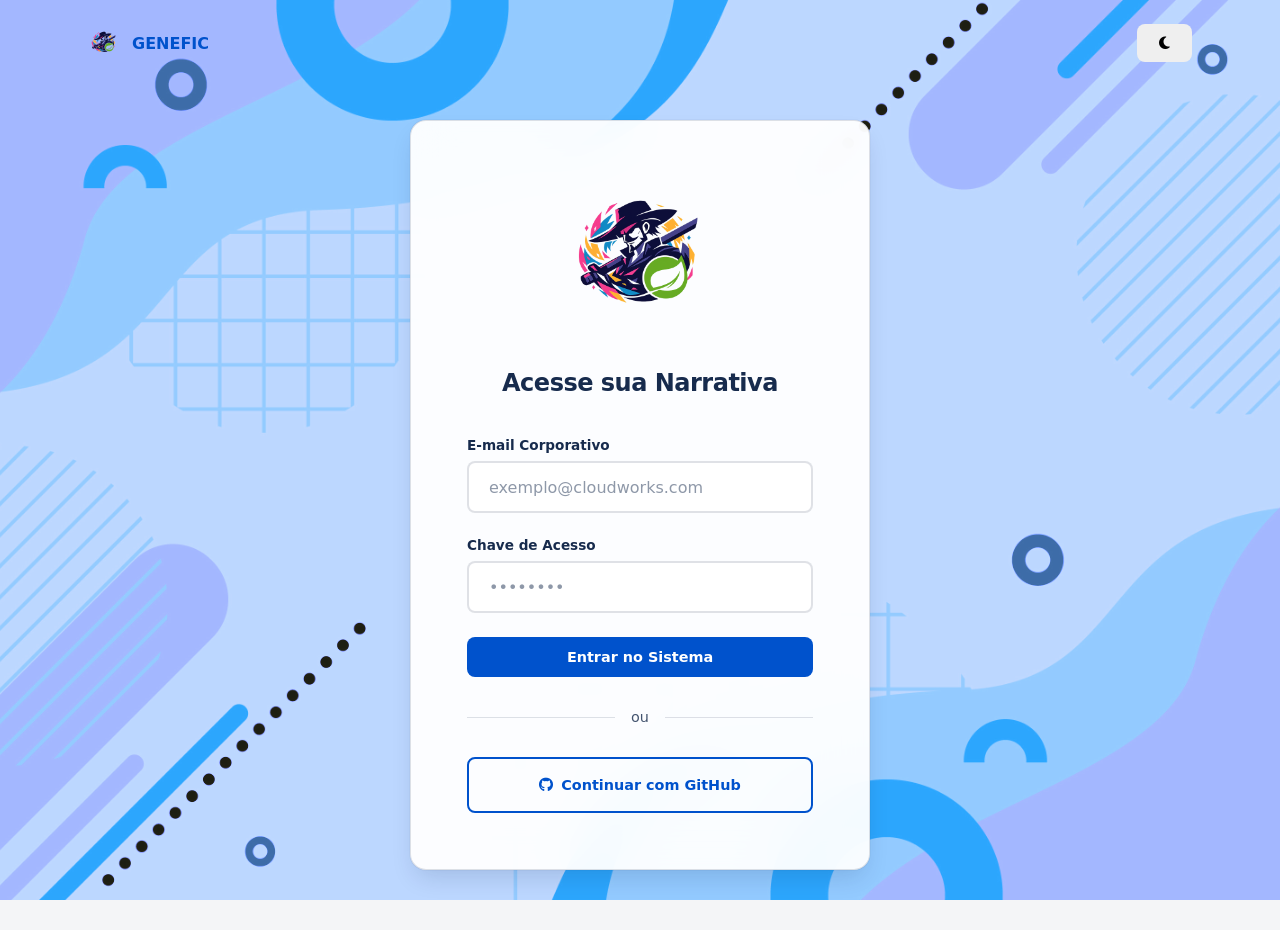
==== frontend/public/dashboard.html @ d63f9aed "refactor: consolidate MVP architecture and reorganize project structure - Reorganized project into b" ====
<!DOCTYPE html>
<html lang="pt-BR" data-theme="light">
<head>
    <meta charset="UTF-8">
    <meta name="viewport" content="width=device-width, initial-scale=1.0">
    <title>Dashboard | GENEFIC Cloudworks</title>
    <link rel="icon" type="image/x-icon" href="assets/logo.ico">
    <link rel="stylesheet" href="https://cdnjs.cloudflare.com/ajax/libs/font-awesome/6.5.1/css/all.min.css">
    <link rel="stylesheet" href="css/variables.css">
    <link rel="stylesheet" href="css/reset.css">
    <link rel="stylesheet" href="css/base.css">
    <link rel="stylesheet" href="css/components/buttons.css">
    <link rel="stylesheet" href="css/components/forms.css">
    <link rel="stylesheet" href="css/components/toast.css">
    <style>
        .app-layout { display: flex; flex-direction: column; min-height: 100vh; }
        @media (min-width: 1024px) {
            .app-layout { flex-direction: row; }
            .sidebar { width: 80px; height: 100vh; position: sticky; top: 0; align-items: center; }
            .sidebar:hover { width: 260px; }
            .sidebar .nav-text { display: none; }
            .sidebar:hover .nav-text { display: inline; }
            .sidebar .logo-text { display: none; }
            .sidebar:hover .logo-text { display: inline; }
        }
        .sidebar { background: var(--color-surface); padding: 24px 16px; border-right: 1px solid var(--color-border); display: flex; flex-direction: column; transition: width 0.3s var(--transition); z-index: 1001; }
        .main-content { flex: 1; padding: 32px 0; }
        .nav-link { 
            display: flex; align-items: center; gap: 16px; padding: 12px; 
            border-radius: 10px; text-decoration: none; color: var(--color-text-secondary);
            transition: var(--transition); justify-content: center;
        }
        .sidebar:hover .nav-link { justify-content: flex-start; }
        .nav-link:hover, .nav-link--active { background: var(--color-primary); color: white; }
        
        .result-grid { display: grid; grid-template-columns: 1fr; gap: 24px; margin-top: 32px; }
        @media (min-width: 768px) { .result-grid { grid-template-columns: 300px 1fr; } }
    </style>
</head>
<body>
    <div class="app-layout">
        <aside class="sidebar glass-panel" style="border-radius: 0;">
            <div style="display: flex; align-items: center; gap: 12px; margin-bottom: 40px; justify-content: center;">
                <img src="assets/logo.png" alt="Logo" style="height: 32px;">
                <span class="logo-text" style="font-weight: 800; color: var(--color-primary);">GENEFIC</span>
            </div>
            <nav style="flex: 1; width: 100%;">
                <a href="#" class="nav-link nav-link--active" title="Dashboard"><i class="fa-solid fa-house"></i> <span class="nav-text">Dashboard</span></a>
                <a href="#" class="nav-link" title="Projetos"><i class="fa-solid fa-folder"></i> <span class="nav-text">Projetos</span></a>
                <button class="nav-link" data-theme-toggle style="background:none; border:none; width:100%; cursor:pointer;" title="Alternar Tema">
                    <i class="fa-solid fa-circle-half-stroke"></i> <span class="nav-text">Tema</span>
                </button>
            </nav>
            <button class="btn btn--outline btn--icon" id="logout-btn" title="Sair"><i class="fa-solid fa-power-off"></i></button>
        </aside>

        <main class="main-content">
            <div class="section-container">
                <header style="display: flex; justify-content: space-between; align-items: center; margin-bottom: 32px;">
                    <h1 style="font-size: 1.8rem; margin: 0;">Olá, <span id="user-display">Dev</span></h1>
                    <div class="glass-panel" style="padding: 8px 16px; font-size: 0.8rem; font-weight: bold; color: var(--color-primary);">PRO</div>
                </header>

                <section class="glass-panel" style="padding: 24px; text-align: center;">
                    <div style="display: flex; gap: 12px; max-width: 700px; margin: 0 auto;">
                        <input type="url" id="repo-url" class="form-input" placeholder="URL do Repositório GitHub (ex: https://github.com/usuario/projeto)" style="height: 48px; flex: 1;">
                        <button id="analyze-btn" class="btn btn--primary" style="height: 48px; width: 48px; padding: 0;" title="Analisar"><i class="fa-solid fa-bolt"></i></button>
                    </div>
                    <div id="loading-indicator" style="display: none; margin-top: 20px; color: var(--color-primary); font-weight: bold;">
                        <i class="fa-solid fa-spinner fa-spin"></i> Processando sua narrativa... Isso pode levar alguns segundos.
                    </div>
                </section>

                <div id="results-area" style="display: none; margin-top: 32px;">
                    <div style="margin-bottom: 24px;">
                        <h2 style="font-size: 1.4rem; font-weight: 800;"><i class="fa-solid fa-book-bookmark"></i> Projeto: <span id="res-repo-name" style="color: var(--color-primary);">---</span></h2>
                    </div>
                    <div class="result-grid">
                        <aside class="glass-panel" style="padding: 24px; text-align: center; align-self: start;">
                            <div id="score-gauge" style="--score: 0; position: relative; width: 120px; height: 120px; margin: 0 auto 16px;">
                                <svg viewBox="0 0 36 36" style="width: 100%; height: 100%; transform: rotate(-90deg);">
                                    <path d="M18 2.0845 a 15.9155 15.9155 0 0 1 0 31.831 a 15.9155 15.9155 0 0 1 0 -31.831" fill="none" stroke="var(--color-border)" stroke-width="3" />
                                    <path d="M18 2.0845 a 15.9155 15.9155 0 0 1 0 31.831 a 15.9155 15.9155 0 0 1 0 -31.831" fill="none" stroke="var(--color-primary)" stroke-width="3" stroke-dasharray="0, 100" id="gauge-path" style="transition: stroke-dasharray 1s ease-out;" />
                                </svg>
                                <div style="position: absolute; top: 50%; left: 50%; transform: translate(-50%, -50%); font-size: 1.8rem; font-weight: 900; color: var(--color-primary);" id="tech-score-val">0</div>
                            </div>
                            <div style="font-size: 0.7rem; text-transform: uppercase; font-weight: 700; opacity: 0.6; margin-bottom: 16px;">Tech Score</div>
                            <div id="stack-tags" style="display: flex; flex-wrap: wrap; gap: 6px; justify-content: center;"></div>
                        </aside>

                        <div id="ats-result" style="display: flex; flex-direction: column; gap: 20px;">
                            <!-- Conteúdo injetado via JS -->
                        </div>
                    </div>
                </div>
            </div>
        </main>
    </div>
    <script type="module" src="js/main.js"></script>
    <script type="module">
        import { AuthManager } from './js/auth.js';
        AuthManager.requireAuth();
        document.getElementById('logout-btn').addEventListener('click', () => AuthManager.logout());
    </script>
</body>
</html>
---- frontend/public/css/variables.css ----
:root[data-theme="light"] {
  --color-primary: #0052CC;
  --color-primary-hover: #0747A6;
  --color-primary-light: rgba(0, 82, 204, 0.1);
  --color-secondary: #FF8C42;
  --color-background: #F4F5F7;
  --color-surface: rgba(255, 255, 255, 0.95);
  --color-surface-elevated: #FFFFFF;
  --color-text-primary: #172B4D;
  --color-text-secondary: #44546F;
  --color-border: rgba(9, 30, 66, 0.13);
  --bg-filter: invert(0.9) hue-rotate(180deg) brightness(1.1);
  --shadow-main: 0 12px 24px -6px rgba(9, 30, 66, 0.15), 0 0 1px 0 rgba(9, 30, 66, 0.31);
  --gauge-bg: #EBECF0;
}

:root[data-theme="dark"] {
  --color-primary: #4C9AFF;
  --color-primary-hover: #2684FF;
  --color-primary-light: rgba(76, 154, 255, 0.2);
  --color-secondary: #FFA05A;
  --color-background: #091E42;
  --color-surface: rgba(22, 38, 70, 0.85);
  --color-surface-elevated: #162546;
  --color-text-primary: #FFFFFF;
  --color-text-secondary: #B3D4FF;
  --color-border: rgba(255, 255, 255, 0.15);
  --bg-filter: brightness(0.4) contrast(1.2);
  --shadow-main: 0 12px 24px -6px rgba(0, 0, 0, 0.6);
  --gauge-bg: #071432;
}

:root {
  --bg-image: url('../assets/background.jpg');
  --font-main: 'Inter', system-ui, -apple-system, sans-serif;
  --radius-btn: 8px;
  --radius-panel: 16px;
  --transition: all 0.25s cubic-bezier(0.4, 0, 0.2, 1);
  --container-max: 1200px;
}
---- frontend/public/css/base.css ----
/* --- Global & Theme Base --- */
body {
  margin: 0;
  font-family: var(--font-main);
  color: var(--color-text-primary);
  min-height: 100vh;
  position: relative;
  overflow-x: hidden;
  display: flex;
  flex-direction: column;
}

body::before {
  content: "";
  position: fixed;
  top: 0; left: 0; width: 100%; height: 100%;
  background-image: var(--bg-image);
  background-size: cover;
  background-position: center;
  z-index: -1;
  filter: var(--bg-filter);
  transition: filter var(--transition);
}

.section-container {
  max-width: var(--container-max);
  margin: 0 auto;
  padding: 0 48px;
  box-sizing: border-box;
  width: 100%;
}

@media (max-width: 768px) {
  .section-container { padding: 0 24px; }
}

.glass-panel {
  background: var(--color-surface);
  backdrop-filter: blur(20px);
  -webkit-backdrop-filter: blur(20px);
  border: 1px solid var(--color-border);
  box-shadow: var(--shadow-main);
  border-radius: var(--radius-panel);
}

/* --- Team Highlight Section --- */
.team-section {
  padding: 100px 0;
  text-align: center;
}

/* Grid Equilibrado: 6 > 3+3 > 2+2+2 > 1 */
.team-grid {
  display: grid;
  gap: 32px;
  margin-top: 60px;
  grid-template-columns: 1fr;
}

@media (min-width: 480px) {
  .team-grid { grid-template-columns: repeat(2, 1fr); }
}

@media (min-width: 850px) {
  .team-grid { grid-template-columns: repeat(3, 1fr); }
}

@media (min-width: 1150px) {
  .team-grid { grid-template-columns: repeat(6, 1fr); gap: 20px; }
}

.team-card {
  padding: 32px 20px;
  transition: var(--transition);
  border: 1px solid transparent;
  display: flex;
  flex-direction: column;
  align-items: center;
}

.team-card:hover {
  transform: translateY(-10px);
  border-color: var(--color-primary);
  background: var(--color-background);
}

/* Moldura Circular Perfeita */
.avatar-wrapper {
  width: 100px;
  height: 100px;
  margin-bottom: 20px;
  border-radius: 50%;
  padding: 4px;
  background: linear-gradient(135deg, var(--color-primary), var(--color-secondary));
  box-shadow: var(--shadow-main);
  overflow: hidden;
  display: flex;
  align-items: center;
  justify-content: center;
}

.avatar-img {
  width: 100%;
  height: 100%;
  border-radius: 50%;
  object-fit: cover;
  border: 3px solid var(--color-background);
}

.team-name {
  font-weight: 800;
  font-size: 1rem;
  margin-bottom: 6px;
  color: var(--color-text-primary);
}

.team-role {
  font-size: 0.75rem;
  font-weight: 700;
  color: var(--color-primary);
  text-transform: uppercase;
  letter-spacing: 1px;
  margin-bottom: 16px;
}

.team-socials {
  display: flex;
  gap: 12px;
}

.team-socials a {
  color: var(--color-text-secondary);
  font-size: 1.1rem;
  transition: var(--transition);
}

.team-socials a:hover {
  color: var(--color-primary);
  transform: scale(1.2);
}

/* --- Typing Animation Loop --- */
.hero__badge-container {
  display: flex;
  justify-content: center;
  margin-bottom: 32px;
}

.hero__badge {
  display: inline-block;
  color: var(--color-primary);
  font-size: 0.85rem;
  font-weight: 800;
  text-transform: uppercase;
  letter-spacing: 3px;
  min-height: 1.5em;
}

/* Customização do cursor do Typed.js */
.typed-cursor {
  color: var(--color-primary);
  font-size: 1.2rem;
  margin-left: 4px;
}

/* Icons Global Fix */
.fa-solid, .fa-brands { color: inherit; }
---- frontend/public/css/components/buttons.css ----
.btn {
  display: inline-flex;
  align-items: center;
  justify-content: center;
  padding: 10px 20px;
  font-weight: 600;
  border-radius: var(--radius-btn);
  cursor: pointer;
  transition: var(--transition);
  border: 2px solid transparent;
  text-decoration: none;
  font-size: 0.9rem;
  gap: 8px;
  white-space: nowrap;
}

.btn--icon {
  width: 42px;
  height: 42px;
  padding: 0;
  border-radius: 50%;
  flex-shrink: 0;
}

.btn--sm {
  padding: 6px 12px;
  font-size: 0.8rem;
  height: 32px;
}

.btn--primary {
  background: var(--color-primary);
  color: white;
  box-shadow: var(--shadow-button);
}

.btn--primary:hover {
  background: var(--color-primary-hover);
  transform: translateY(-2px);
  box-shadow: 0 6px 20px rgba(0, 82, 204, 0.3);
}

.btn--outline {
  background: transparent;
  border-color: var(--color-primary);
  color: var(--color-primary);
}

.btn--outline:hover {
  background: var(--color-primary);
  color: white;
}

.btn--block { width: 100%; }

.btn:active { transform: translateY(0); }
---- frontend/public/css/components/forms.css ----
.form-group {
  margin-bottom: 24px;
}

.form-label {
  display: block;
  font-size: 0.85rem;
  font-weight: 700;
  color: var(--color-text-primary);
  margin-bottom: 8px;
}

.form-input {
  width: 100%;
  padding: 0 20px;
  height: 52px;
  border: 2px solid var(--color-border);
  border-radius: var(--radius-btn);
  font-size: 1rem;
  background: var(--color-surface-elevated);
  color: var(--color-text-primary);
  transition: var(--transition);
  box-sizing: border-box;
  outline: none;
}

.form-input::placeholder {
  color: var(--color-text-secondary);
  opacity: 0.6;
}

.form-input:focus {
  border-color: var(--color-primary);
  box-shadow: 0 0 0 4px var(--color-primary-light);
  background: var(--color-surface-elevated);
}
---- frontend/public/css/components/toast.css ----
.toast-container {
  position: fixed;
  bottom: var(--spacing-6);
  left: 50%;
  transform: translateX(-50%);
  display: flex;
  flex-direction: column;
  gap: var(--spacing-3);
  z-index: 1000;
  width: 100%;
  padding: 0 var(--spacing-4);
  pointer-events: none;
}

.toast {
  background: var(--color-surface);
  color: var(--color-text-primary);
  padding: var(--spacing-4) var(--spacing-6);
  border-radius: var(--radius-lg);
  box-shadow: var(--shadow-xl);
  display: flex;
  align-items: center;
  gap: var(--spacing-3);
  min-width: 280px;
  max-width: 100%;
  animation: slideUp var(--transition-base);
  border-left: 4px solid var(--color-info);
  pointer-events: auto;
}

.toast--success { border-left-color: var(--color-success); }
.toast--error { border-left-color: var(--color-error); }
.toast--warning { border-left-color: var(--color-warning); }

@keyframes slideUp {
  from {
    transform: translateY(20px);
    opacity: 0;
  }
  to {
    transform: translateY(0);
    opacity: 1;
  }
}

@media (min-width: 768px) {
  .toast-container {
    max-width: 480px;
  }
}
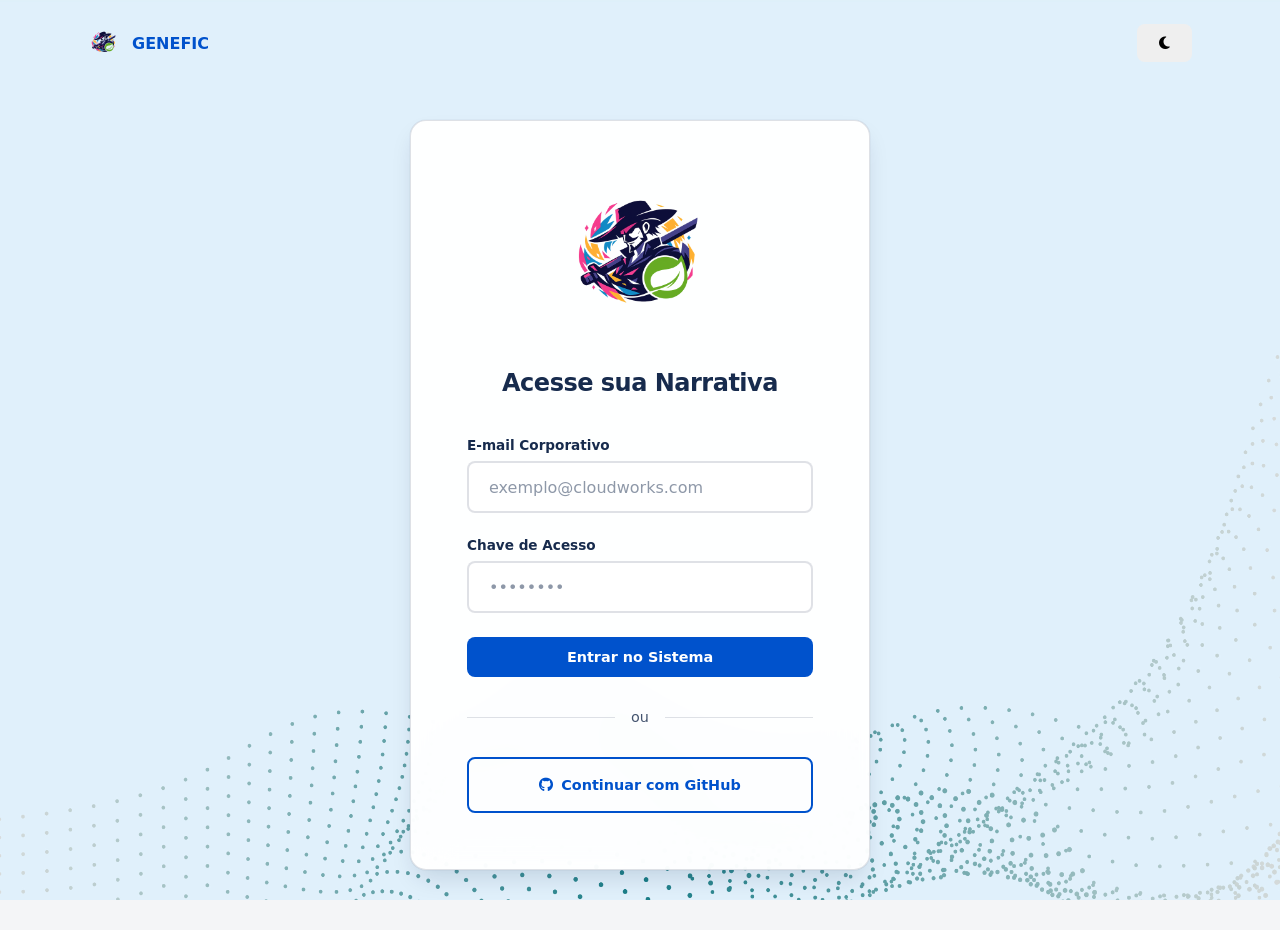
==== commit d6c8d96d: "feat: comprehensive UI/UX overhaul and dashboard bug fixes - Implemented mobile-first redesign for t" ====
--- a/frontend/public/dashboard.html
+++ b/frontend/public/dashboard.html
@@ -12,95 +12,136 @@
     <link rel="stylesheet" href="css/components/buttons.css">
     <link rel="stylesheet" href="css/components/forms.css">
     <link rel="stylesheet" href="css/components/toast.css">
-    <style>
-        .app-layout { display: flex; flex-direction: column; min-height: 100vh; }
-        @media (min-width: 1024px) {
-            .app-layout { flex-direction: row; }
-            .sidebar { width: 80px; height: 100vh; position: sticky; top: 0; align-items: center; }
-            .sidebar:hover { width: 260px; }
-            .sidebar .nav-text { display: none; }
-            .sidebar:hover .nav-text { display: inline; }
-            .sidebar .logo-text { display: none; }
-            .sidebar:hover .logo-text { display: inline; }
-        }
-        .sidebar { background: var(--color-surface); padding: 24px 16px; border-right: 1px solid var(--color-border); display: flex; flex-direction: column; transition: width 0.3s var(--transition); z-index: 1001; }
-        .main-content { flex: 1; padding: 32px 0; }
-        .nav-link { 
-            display: flex; align-items: center; gap: 16px; padding: 12px; 
-            border-radius: 10px; text-decoration: none; color: var(--color-text-secondary);
-            transition: var(--transition); justify-content: center;
-        }
-        .sidebar:hover .nav-link { justify-content: flex-start; }
-        .nav-link:hover, .nav-link--active { background: var(--color-primary); color: white; }
-        
-        .result-grid { display: grid; grid-template-columns: 1fr; gap: 24px; margin-top: 32px; }
-        @media (min-width: 768px) { .result-grid { grid-template-columns: 300px 1fr; } }
-    </style>
+    <link rel="stylesheet" href="css/components/dashboard-ui.css">
 </head>
 <body>
     <div class="app-layout">
-        <aside class="sidebar glass-panel" style="border-radius: 0;">
-            <div style="display: flex; align-items: center; gap: 12px; margin-bottom: 40px; justify-content: center;">
+        <!-- Desktop Sidebar -->
+        <aside class="desktop-sidebar glass-panel">
+            <div style="display: flex; align-items: center; gap: 12px; margin-bottom: 40px;">
                 <img src="assets/logo.png" alt="Logo" style="height: 32px;">
-                <span class="logo-text" style="font-weight: 800; color: var(--color-primary);">GENEFIC</span>
+                <span style="font-weight: 800; font-size: 1.2rem; color: var(--color-primary);">GENEFIC</span>
             </div>
-            <nav style="flex: 1; width: 100%;">
-                <a href="#" class="nav-link nav-link--active" title="Dashboard"><i class="fa-solid fa-house"></i> <span class="nav-text">Dashboard</span></a>
-                <a href="#" class="nav-link" title="Projetos"><i class="fa-solid fa-folder"></i> <span class="nav-text">Projetos</span></a>
-                <button class="nav-link" data-theme-toggle style="background:none; border:none; width:100%; cursor:pointer;" title="Alternar Tema">
-                    <i class="fa-solid fa-circle-half-stroke"></i> <span class="nav-text">Tema</span>
+            <nav style="flex: 1;">
+                <a href="#" class="nav-link nav-link--active"><i class="fa-solid fa-chart-pie"></i> Dashboard</a>
+                <a href="#" class="nav-link"><i class="fa-solid fa-folder-open"></i> Meus Projetos</a>
+                <a href="#" class="nav-link"><i class="fa-solid fa-star"></i> Favoritos</a>
+            </nav>
+            <div style="margin-top: auto; padding-top: 24px; border-top: 1px solid var(--color-border);">
+                <button class="nav-link" data-theme-toggle style="background:none; border:none; width:100%; cursor:pointer;">
+                    <i class="fa-solid fa-circle-half-stroke"></i> Tema
                 </button>
-            </nav>
-            <button class="btn btn--outline btn--icon" id="logout-btn" title="Sair"><i class="fa-solid fa-power-off"></i></button>
+                <button class="btn btn--outline btn--block" id="logout-btn" style="margin-top: 12px;">
+                    <i class="fa-solid fa-right-from-bracket"></i> Sair
+                </button>
+            </div>
         </aside>
 
-        <main class="main-content">
-            <div class="section-container">
-                <header style="display: flex; justify-content: space-between; align-items: center; margin-bottom: 32px;">
-                    <h1 style="font-size: 1.8rem; margin: 0;">Olá, <span id="user-display">Dev</span></h1>
-                    <div class="glass-panel" style="padding: 8px 16px; font-size: 0.8rem; font-weight: bold; color: var(--color-primary);">PRO</div>
+        <!-- Main Content -->
+        <main class="main-content" style="grid-area: main; padding: 24px;">
+            <div class="section-container" style="max-width: 1000px; padding: 0;">
+                <header style="margin-bottom: 32px; display: flex; justify-content: space-between; align-items: center;">
+                    <div>
+                        <h1 style="font-size: 1.5rem; font-weight: 800; margin: 0;">Olá, <span id="user-display">Dev</span></h1>
+                        <p style="color: var(--color-text-secondary); font-size: 0.9rem;">Pronto para sua próxima narrativa?</p>
+                    </div>
+                    <div class="glass-panel" style="padding: 8px 16px; border-radius: 100px; display: flex; align-items: center; gap: 8px;">
+                        <span style="width: 8px; height: 8px; background: #10b981; border-radius: 50%;"></span>
+                        <span style="font-size: 0.75rem; font-weight: 700; color: var(--color-primary);">CONECTADO</span>
+                    </div>
                 </header>
 
-                <section class="glass-panel" style="padding: 24px; text-align: center;">
-                    <div style="display: flex; gap: 12px; max-width: 700px; margin: 0 auto;">
-                        <input type="url" id="repo-url" class="form-input" placeholder="URL do Repositório GitHub (ex: https://github.com/usuario/projeto)" style="height: 48px; flex: 1;">
-                        <button id="analyze-btn" class="btn btn--primary" style="height: 48px; width: 48px; padding: 0;" title="Analisar"><i class="fa-solid fa-bolt"></i></button>
+                <!-- Search/Input Area -->
+                <section class="dashboard-card" style="margin-bottom: 32px; border-style: dashed; border-width: 2px;">
+                    <div class="search-container">
+                        <input type="url" id="repo-url" class="form-input" placeholder="Cole a URL do seu Repositório GitHub" style="height: 56px; border-radius: 12px;">
+                        <button id="analyze-btn" class="btn btn--primary" style="height: 56px; min-width: 160px; border-radius: 12px; font-weight: 700;">
+                            <i class="fa-solid fa-bolt"></i> ANALISAR
+                        </button>
                     </div>
-                    <div id="loading-indicator" style="display: none; margin-top: 20px; color: var(--color-primary); font-weight: bold;">
-                        <i class="fa-solid fa-spinner fa-spin"></i> Processando sua narrativa... Isso pode levar alguns segundos.
+                <!-- Loading State (Skeletons) -->
+                <div id="loading-indicator" style="display: none; margin-top: 32px;">
+                    <div class="dashboard-grid">
+                        <aside class="dashboard-card skeleton-container" style="text-align: center; height: 300px;">
+                            <div class="skeleton-circle" style="width: 140px; height: 140px; margin: 0 auto 24px;"></div>
+                            <div class="skeleton-line" style="width: 60%; margin: 0 auto 12px;"></div>
+                            <div class="skeleton-line" style="width: 40%; margin: 0 auto;"></div>
+                        </aside>
+                        <div style="display: flex; flex-direction: column; gap: 24px;">
+                            <div class="dashboard-card skeleton-container" style="height: 160px;">
+                                <div class="skeleton-line" style="width: 30%; margin-bottom: 20px;"></div>
+                                <div class="skeleton-line" style="width: 90%; margin-bottom: 12px;"></div>
+                                <div class="skeleton-line" style="width: 85%;"></div>
+                            </div>
+                            <div class="dashboard-card skeleton-container" style="height: 200px;">
+                                <div class="skeleton-line" style="width: 40%; margin-bottom: 20px;"></div>
+                                <div class="skeleton-line" style="width: 70%; margin-bottom: 12px;"></div>
+                                <div class="skeleton-line" style="width: 75%;"></div>
+                            </div>
+                        </div>
                     </div>
+                    <p id="loading-msg" style="text-align: center; margin-top: 24px; font-weight: 700; color: var(--color-primary); letter-spacing: 0.5px;">Iniciando análise inteligente...</p>
+                </div>
                 </section>
 
-                <div id="results-area" style="display: none; margin-top: 32px;">
-                    <div style="margin-bottom: 24px;">
-                        <h2 style="font-size: 1.4rem; font-weight: 800;"><i class="fa-solid fa-book-bookmark"></i> Projeto: <span id="res-repo-name" style="color: var(--color-primary);">---</span></h2>
-                    </div>
-                    <div class="result-grid">
-                        <aside class="glass-panel" style="padding: 24px; text-align: center; align-self: start;">
-                            <div id="score-gauge" style="--score: 0; position: relative; width: 120px; height: 120px; margin: 0 auto 16px;">
-                                <svg viewBox="0 0 36 36" style="width: 100%; height: 100%; transform: rotate(-90deg);">
-                                    <path d="M18 2.0845 a 15.9155 15.9155 0 0 1 0 31.831 a 15.9155 15.9155 0 0 1 0 -31.831" fill="none" stroke="var(--color-border)" stroke-width="3" />
-                                    <path d="M18 2.0845 a 15.9155 15.9155 0 0 1 0 31.831 a 15.9155 15.9155 0 0 1 0 -31.831" fill="none" stroke="var(--color-primary)" stroke-width="3" stroke-dasharray="0, 100" id="gauge-path" style="transition: stroke-dasharray 1s ease-out;" />
-                                </svg>
-                                <div style="position: absolute; top: 50%; left: 50%; transform: translate(-50%, -50%); font-size: 1.8rem; font-weight: 900; color: var(--color-primary);" id="tech-score-val">0</div>
+                <!-- Empty State (Hidden when results appear) -->
+                <div id="empty-state" style="text-align: center; padding: 60px 24px;">
+                    <i class="fa-solid fa-diagram-project" style="font-size: 4rem; color: var(--color-primary-light); margin-bottom: 24px;"></i>
+                    <h3 style="font-weight: 800; margin-bottom: 8px;">Nenhuma análise iniciada</h3>
+                    <p style="color: var(--color-text-secondary); max-width: 400px; margin: 0 auto;">Insira a URL de um repositório público para transformar seu código em uma narrativa profissional de alto impacto.</p>
+                </div>
+
+                <!-- Results Area -->
+                <div id="results-area" style="display: none;">
+                    <div class="dashboard-grid">
+                        <aside class="dashboard-card" style="text-align: center; height: fit-content;">
+                            <h4 style="font-size: 0.75rem; text-transform: uppercase; letter-spacing: 1px; color: var(--color-text-secondary); margin-bottom: 24px;">Tech Authority Score</h4>
+                            <div class="gauge-container">
+                                <div style="position: relative; width: 160px; height: 160px; margin: 0 auto;">
+                                    <svg viewBox="0 0 36 36" style="width: 100%; height: 100%; transform: rotate(-90deg);">
+                                        <path d="M18 2.0845 a 15.9155 15.9155 0 0 1 0 31.831 a 15.9155 15.9155 0 0 1 0 -31.831" fill="none" stroke="var(--color-border)" stroke-width="2.5" />
+                                        <path d="M18 2.0845 a 15.9155 15.9155 0 0 1 0 31.831 a 15.9155 15.9155 0 0 1 0 -31.831" fill="none" stroke="var(--color-primary)" stroke-width="2.5" stroke-dasharray="0, 100" id="gauge-path" style="transition: stroke-dasharray 1.5s cubic-bezier(0.4, 0, 0.2, 1); stroke-linecap: round;" />
+                                    </svg>
+                                    <div style="position: absolute; top: 50%; left: 50%; transform: translate(-50%, -50%); text-align: center;">
+                                        <span id="tech-score-val" style="font-size: 2.5rem; font-weight: 900; color: var(--color-primary); display: block; line-height: 1;">0</span>
+                                        <span style="font-size: 0.65rem; font-weight: 800; opacity: 0.5;">PONTOS</span>
+                                    </div>
+                                </div>
                             </div>
-                            <div style="font-size: 0.7rem; text-transform: uppercase; font-weight: 700; opacity: 0.6; margin-bottom: 16px;">Tech Score</div>
-                            <div id="stack-tags" style="display: flex; flex-wrap: wrap; gap: 6px; justify-content: center;"></div>
+                            <div id="stack-tags" style="display: flex; flex-wrap: wrap; gap: 8px; justify-content: center; margin-top: 24px;"></div>
                         </aside>
 
-                        <div id="ats-result" style="display: flex; flex-direction: column; gap: 20px;">
-                            <!-- Conteúdo injetado via JS -->
+                        <div id="ats-result" style="display: flex; flex-direction: column; gap: 24px;">
+                            <!-- Injected via JS -->
                         </div>
                     </div>
                 </div>
             </div>
         </main>
+
+        <!-- Mobile Bottom Nav -->
+        <nav class="mobile-nav">
+            <a href="#" class="nav-link nav-link--active"><i class="fa-solid fa-chart-pie"></i><span>Home</span></a>
+            <a href="#" class="nav-link"><i class="fa-solid fa-folder-open"></i><span>Projetos</span></a>
+            <a href="#" class="nav-link" data-theme-toggle><i class="fa-solid fa-circle-half-stroke"></i><span>Tema</span></a>
+            <a href="#" id="mobile-logout" class="nav-link"><i class="fa-solid fa-power-off"></i><span>Sair</span></a>
+        </nav>
     </div>
+
+    <style>
+        @keyframes loading {
+            0% { transform: translateX(-100%); }
+            100% { transform: translateX(400%); }
+        }
+    </style>
+
     <script type="module" src="js/main.js"></script>
     <script type="module">
         import { AuthManager } from './js/auth.js';
         AuthManager.requireAuth();
-        document.getElementById('logout-btn').addEventListener('click', () => AuthManager.logout());
+        const logout = () => AuthManager.logout();
+        document.getElementById('logout-btn').addEventListener('click', logout);
+        document.getElementById('mobile-logout').addEventListener('click', logout);
     </script>
 </body>
-</html>
+</html>
--- a/frontend/public/css/variables.css
+++ b/frontend/public/css/variables.css
@@ -1,4 +1,6 @@
-:root[data-theme="light"] {
+/* --- Variables & Themes --- */
+:root {
+  /* Light Theme (Default) */
   --color-primary: #0052CC;
   --color-primary-hover: #0747A6;
   --color-primary-light: rgba(0, 82, 204, 0.1);
@@ -6,15 +8,24 @@
   --color-background: #F4F5F7;
   --color-surface: rgba(255, 255, 255, 0.95);
   --color-surface-elevated: #FFFFFF;
+  --color-surface-glass: rgba(255, 255, 255, 0.7);
   --color-text-primary: #172B4D;
   --color-text-secondary: #44546F;
   --color-border: rgba(9, 30, 66, 0.13);
   --bg-filter: invert(0.9) hue-rotate(180deg) brightness(1.1);
   --shadow-main: 0 12px 24px -6px rgba(9, 30, 66, 0.15), 0 0 1px 0 rgba(9, 30, 66, 0.31);
   --gauge-bg: #EBECF0;
+
+  /* Global Settings */
+  --bg-image: url('../assets/background.jpg');
+  --font-main: 'Inter', system-ui, -apple-system, sans-serif;
+  --radius-btn: 8px;
+  --radius-panel: 16px;
+  --transition: all 0.25s cubic-bezier(0.4, 0, 0.2, 1);
+  --container-max: 1200px;
 }
 
-:root[data-theme="dark"] {
+[data-theme="dark"] {
   --color-primary: #4C9AFF;
   --color-primary-hover: #2684FF;
   --color-primary-light: rgba(76, 154, 255, 0.2);
@@ -22,19 +33,11 @@
   --color-background: #091E42;
   --color-surface: rgba(22, 38, 70, 0.85);
   --color-surface-elevated: #162546;
+  --color-surface-glass: rgba(22, 38, 70, 0.7);
   --color-text-primary: #FFFFFF;
   --color-text-secondary: #B3D4FF;
   --color-border: rgba(255, 255, 255, 0.15);
   --bg-filter: brightness(0.4) contrast(1.2);
   --shadow-main: 0 12px 24px -6px rgba(0, 0, 0, 0.6);
   --gauge-bg: #071432;
-}
-
-:root {
-  --bg-image: url('../assets/background.jpg');
-  --font-main: 'Inter', system-ui, -apple-system, sans-serif;
-  --radius-btn: 8px;
-  --radius-panel: 16px;
-  --transition: all 0.25s cubic-bezier(0.4, 0, 0.2, 1);
-  --container-max: 1200px;
-}
+}
--- a/frontend/public/css/components/dashboard-ui.css
+++ b/frontend/public/css/components/dashboard-ui.css
@@ -0,0 +1,174 @@
+/* Dashboard Layout & Components */
+.app-layout {
+  display: grid;
+  grid-template-areas: "main";
+  min-height: 100vh;
+}
+
+/* Mobile Bottom Nav (Thumb-Friendly) */
+.mobile-nav {
+  position: fixed;
+  bottom: 0;
+  left: 0;
+  right: 0;
+  height: 64px;
+  background: var(--color-surface);
+  backdrop-filter: blur(20px);
+  border-top: 1px solid var(--color-border);
+  display: flex;
+  justify-content: space-around;
+  align-items: center;
+  z-index: 1000;
+  padding: 0 12px;
+}
+
+.mobile-nav .nav-link {
+  display: flex;
+  flex-direction: column;
+  align-items: center;
+  gap: 4px;
+  text-decoration: none;
+  color: var(--color-text-secondary);
+  font-size: 0.7rem;
+  font-weight: 600;
+  transition: var(--transition);
+}
+
+.mobile-nav .nav-link i { font-size: 1.2rem; }
+.mobile-nav .nav-link--active { color: var(--color-primary); }
+
+.desktop-sidebar { display: none; }
+
+/* Responsive Grid for Results */
+.dashboard-grid {
+  display: grid;
+  grid-template-columns: 1fr;
+  gap: 24px;
+  padding-bottom: 100px; /* Space for mobile nav */
+}
+
+/* Glass Card Refinement */
+.dashboard-card {
+  padding: 24px;
+  background: var(--color-surface);
+  border-radius: var(--radius-panel);
+  border: 1px solid var(--color-border);
+  transition: var(--transition);
+}
+
+/* Input Area Mobile-First */
+.search-container {
+  display: flex;
+  flex-direction: column;
+  gap: 12px;
+  width: 100%;
+}
+
+@media (min-width: 640px) {
+  .search-container {
+    flex-direction: row;
+  }
+}
+
+/* Gauge Responsive */
+.gauge-container {
+  width: 100%;
+  max-width: 200px;
+  margin: 0 auto;
+}
+
+/* Desktop Styles */
+@media (min-width: 1024px) {
+  .app-layout {
+    grid-template-columns: 260px 1fr;
+    grid-template-areas: "sidebar main";
+  }
+
+  .mobile-nav { display: none; }
+
+  .desktop-sidebar {
+    grid-area: sidebar;
+    display: flex;
+    flex-direction: column;
+    padding: 32px 24px;
+    background: var(--color-surface);
+    border-right: 1px solid var(--color-border);
+    position: sticky;
+    top: 0;
+    height: 100vh;
+  }
+
+  .desktop-sidebar .nav-link {
+    display: flex;
+    align-items: center;
+    gap: 12px;
+    padding: 12px 16px;
+    border-radius: 12px;
+    text-decoration: none;
+    color: var(--color-text-secondary);
+    margin-bottom: 8px;
+    font-weight: 600;
+    transition: var(--transition);
+  }
+
+  .desktop-sidebar .nav-link:hover {
+    background: var(--color-primary-light);
+    color: var(--color-primary);
+  }
+
+  .desktop-sidebar .nav-link--active {
+    background: var(--color-primary);
+    color: white;
+  }
+
+  .dashboard-grid {
+    grid-template-columns: 320px 1fr;
+    padding-bottom: 32px;
+  }
+}
+
+/* Skeleton Loading Animations */
+.skeleton-container {
+  overflow: hidden;
+  position: relative;
+}
+
+.skeleton-line, .skeleton-circle {
+  background: var(--color-border);
+  position: relative;
+  overflow: hidden;
+}
+
+.skeleton-line {
+  height: 12px;
+  border-radius: 6px;
+}
+
+.skeleton-circle {
+  border-radius: 50%;
+}
+
+.skeleton-line::after, .skeleton-circle::after {
+  content: "";
+  position: absolute;
+  top: 0;
+  left: 0;
+  width: 100%;
+  height: 100%;
+  background: linear-gradient(90deg, transparent, var(--color-surface-glass), transparent);
+  animation: skeleton-shimmer 1.5s infinite;
+}
+
+@keyframes skeleton-shimmer {
+  0% { transform: translateX(-100%); }
+  100% { transform: translateX(100%); }
+}
+
+@keyframes pulse-soft {
+  0%, 100% { opacity: 1; }
+  50% { opacity: 0.7; }
+}
+
+#loading-msg {
+  animation: pulse-soft 2s infinite ease-in-out;
+}
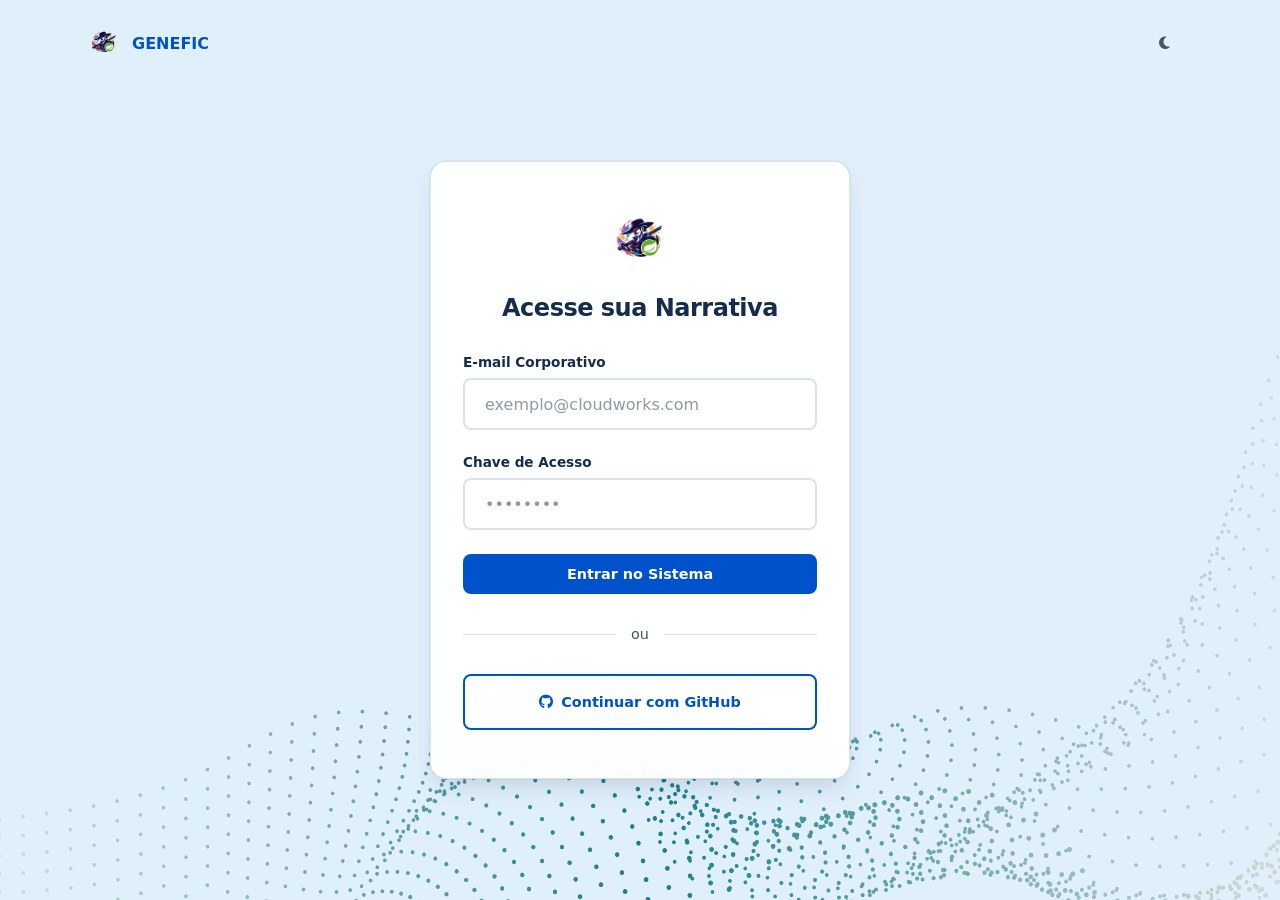
==== commit c06a5b24: "feat(frontend): improve UI responsiveness and update dashboard components" ====
--- a/frontend/public/dashboard.html
+++ b/frontend/public/dashboard.html
@@ -135,6 +135,9 @@
         }
     </style>
 
+    <button id="back-to-top" class="btn btn--primary btn--icon shadow-lg" title="Voltar ao topo" style="position: fixed; bottom: 80px; right: 24px; width: 48px; height: 48px; border-radius: 50%; display: none;">
+        <i class="fa-solid fa-arrow-up"></i>
+    </button>
     <script type="module" src="js/main.js"></script>
     <script type="module">
         import { AuthManager } from './js/auth.js';
--- a/frontend/public/css/base.css
+++ b/frontend/public/css/base.css
@@ -165,3 +165,19 @@
 
 /* Icons Global Fix */
 .fa-solid, .fa-brands { color: inherit; }
+
+@keyframes fadeIn {
+  from { opacity: 0; transform: translateY(10px); }
+  to { opacity: 1; transform: translateY(0); }
+}
+
+#back-to-top {
+  display: none;
+  align-items: center;
+  justify-content: center;
+  opacity: 0;
+  transform: translateY(10px);
+  transition: opacity 0.3s ease, transform 0.3s ease;
+  z-index: 99999 !important; /* Prioridade máxima */
+  position: fixed !important;
+}
--- a/frontend/public/css/components/buttons.css
+++ b/frontend/public/css/components/buttons.css
@@ -37,7 +37,17 @@
 .btn--primary:hover {
   background: var(--color-primary-hover);
   transform: translateY(-2px);
-  box-shadow: 0 6px 20px rgba(0, 82, 204, 0.3);
+  box-shadow: 0 6px 20px rgba(99, 102, 241, 0.3);
+}
+
+.btn--ghost {
+  background: transparent;
+  color: var(--color-text-secondary);
+}
+
+.btn--ghost:hover {
+  background: var(--color-primary-light);
+  color: var(--color-primary);
 }
 
 .btn--outline {
--- a/frontend/public/css/components/toast.css
+++ b/frontend/public/css/components/toast.css
@@ -1,14 +1,14 @@
 .toast-container {
   position: fixed;
-  bottom: var(--spacing-6);
+  bottom: 80px; /* Acima da barra mobile (64px + margem) */
   left: 50%;
   transform: translateX(-50%);
   display: flex;
   flex-direction: column;
-  gap: var(--spacing-3);
-  z-index: 1000;
-  width: 100%;
-  padding: 0 var(--spacing-4);
+  gap: 12px;
+  z-index: 3000;
+  width: 90%;
+  max-width: 400px;
   pointer-events: none;
 }
 
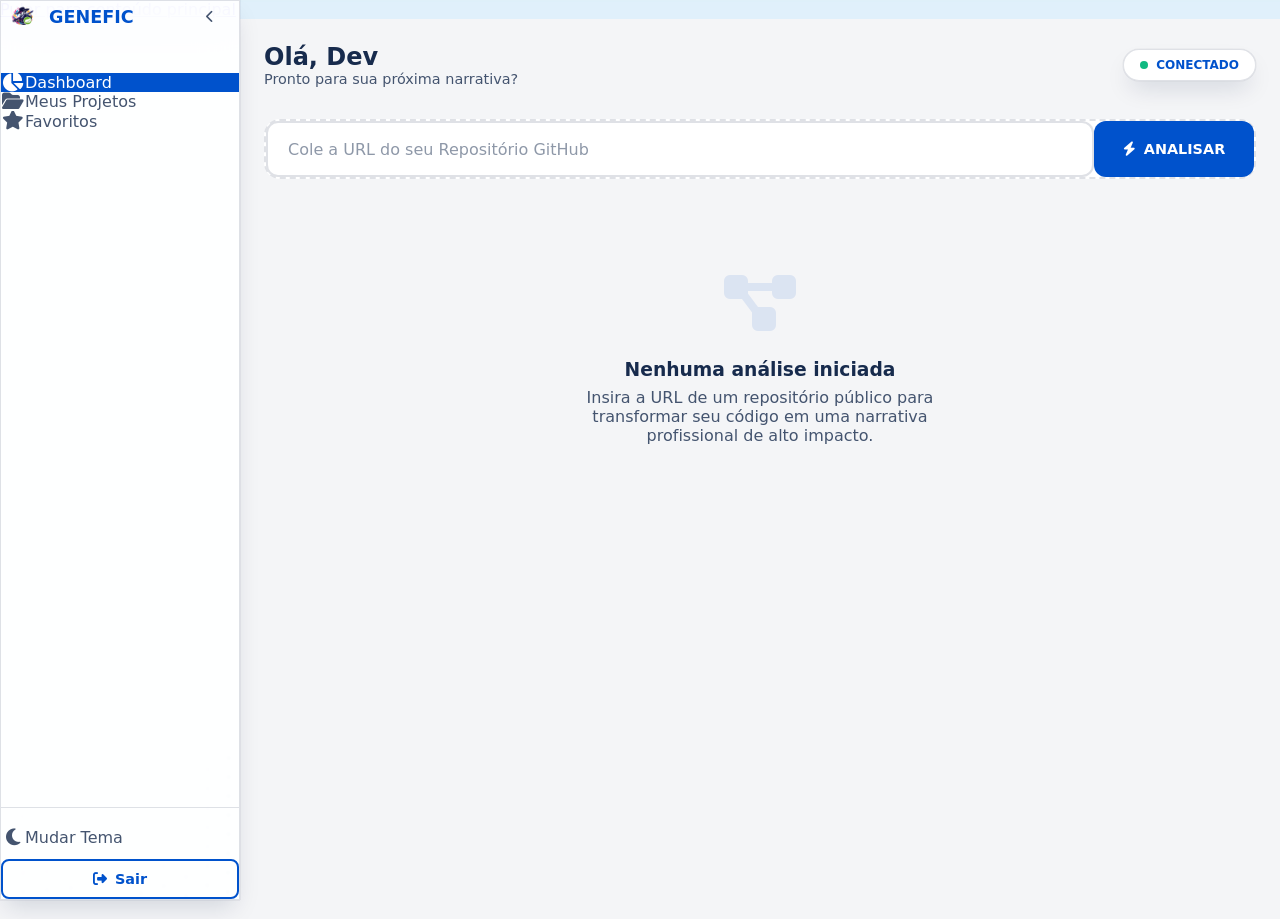
==== commit c439a652: "fix(frontend): improve layout stability and accessibility - Moved mobile menu overlay for better sta" ====
--- a/frontend/public/dashboard.html
+++ b/frontend/public/dashboard.html
@@ -15,30 +15,49 @@
     <link rel="stylesheet" href="css/components/dashboard-ui.css">
 </head>
 <body>
+    <a href="#main-content" class="skip-link">Pular para conteúdo principal</a>
     <div class="app-layout">
         <!-- Desktop Sidebar -->
-        <aside class="desktop-sidebar glass-panel">
-            <div style="display: flex; align-items: center; gap: 12px; margin-bottom: 40px;">
-                <img src="assets/logo.png" alt="Logo" style="height: 32px;">
-                <span style="font-weight: 800; font-size: 1.2rem; color: var(--color-primary);">GENEFIC</span>
+        <aside class="desktop-sidebar glass-panel" id="sidebar" role="complementary">
+            <div class="sidebar-header">
+                <div class="sidebar-logo">
+                    <img src="assets/logo.png" alt="Logo GENEFIC" style="height: 28px; width: auto; flex-shrink: 0;">
+                    <span style="font-weight: 800; font-size: 1.1rem; color: var(--color-primary); white-space: nowrap;">GENEFIC</span>
+                </div>
+                <button id="toggle-sidebar" class="btn btn--ghost btn--icon btn--sm" aria-label="Recolher menu" title="Recolher menu">
+                    <i class="fa-solid fa-chevron-left" id="toggle-icon"></i>
+                </button>
             </div>
-            <nav style="flex: 1;">
-                <a href="#" class="nav-link nav-link--active"><i class="fa-solid fa-chart-pie"></i> Dashboard</a>
-                <a href="#" class="nav-link"><i class="fa-solid fa-folder-open"></i> Meus Projetos</a>
-                <a href="#" class="nav-link"><i class="fa-solid fa-star"></i> Favoritos</a>
+            
+            <nav style="flex: 1;" aria-label="Navegação Principal">
+                <a href="#" class="nav-link nav-link--active" aria-current="page">
+                    <i class="fa-solid fa-chart-pie" aria-hidden="true"></i>
+                    <span>Dashboard</span>
+                </a>
+                <a href="#" class="nav-link">
+                    <i class="fa-solid fa-folder-open" aria-hidden="true"></i>
+                    <span>Meus Projetos</span>
+                </a>
+                <a href="#" class="nav-link">
+                    <i class="fa-solid fa-star" aria-hidden="true"></i>
+                    <span>Favoritos</span>
+                </a>
             </nav>
-            <div style="margin-top: auto; padding-top: 24px; border-top: 1px solid var(--color-border);">
-                <button class="nav-link" data-theme-toggle style="background:none; border:none; width:100%; cursor:pointer;">
-                    <i class="fa-solid fa-circle-half-stroke"></i> Tema
+
+            <div style="margin-top: auto; padding-top: 20px; border-top: 1px solid var(--color-border);">
+                <button class="nav-link" data-theme-toggle aria-label="Alternar tema" style="background:none; border:none; width:100%; cursor:pointer;">
+                    <i class="fa-solid fa-circle-half-stroke" aria-hidden="true"></i>
+                    <span>Mudar Tema</span>
                 </button>
-                <button class="btn btn--outline btn--block" id="logout-btn" style="margin-top: 12px;">
-                    <i class="fa-solid fa-right-from-bracket"></i> Sair
+                <button class="btn btn--outline btn--block" id="logout-btn" style="margin-top: 12px; justify-content: center;">
+                    <i class="fa-solid fa-right-from-bracket" aria-hidden="true"></i>
+                    <span>Sair</span>
                 </button>
             </div>
         </aside>
 
         <!-- Main Content -->
-        <main class="main-content" style="grid-area: main; padding: 24px;">
+        <main class="main-content" id="main-content" style="grid-area: main; padding: 24px;">
             <div class="section-container" style="max-width: 1000px; padding: 0;">
                 <header style="margin-bottom: 32px; display: flex; justify-content: space-between; align-items: center;">
                     <div>
@@ -135,13 +154,17 @@
         }
     </style>
 
-    <button id="back-to-top" class="btn btn--primary btn--icon shadow-lg" title="Voltar ao topo" style="position: fixed; bottom: 80px; right: 24px; width: 48px; height: 48px; border-radius: 50%; display: none;">
-        <i class="fa-solid fa-arrow-up"></i>
+    <button id="back-to-top" class="btn btn--primary btn--icon shadow-lg" aria-label="Voltar ao topo" title="Voltar ao topo">
+        <i class="fa-solid fa-arrow-up" aria-hidden="true"></i>
     </button>
     <script type="module" src="js/main.js"></script>
     <script type="module">
         import { AuthManager } from './js/auth.js';
+        import { initSidebar } from './js/components/sidebar.js';
+        
         AuthManager.requireAuth();
+        initSidebar();
+
         const logout = () => AuthManager.logout();
         document.getElementById('logout-btn').addEventListener('click', logout);
         document.getElementById('mobile-logout').addEventListener('click', logout);
--- a/frontend/public/css/components/dashboard-ui.css
+++ b/frontend/public/css/components/dashboard-ui.css
@@ -3,6 +3,7 @@
   display: grid;
   grid-template-areas: "main";
   min-height: 100vh;
+  transition: grid-template-columns var(--transition-base);
 }
 
 /* Mobile Bottom Nav (Thumb-Friendly) */
@@ -43,24 +44,27 @@
 .dashboard-grid {
   display: grid;
   grid-template-columns: 1fr;
-  gap: 24px;
+  gap: var(--spacing-6);
   padding-bottom: 100px; /* Space for mobile nav */
 }
 
 /* Glass Card Refinement */
 .dashboard-card {
-  padding: 24px;
+  padding: var(--spacing-6);
   background: var(--color-surface);
   border-radius: var(--radius-panel);
   border: 1px solid var(--color-border);
   transition: var(--transition);
+  min-width: 0; /* Previne overflow */
+  word-wrap: break-word;
+  overflow-wrap: break-word;
 }
 
 /* Input Area Mobile-First */
 .search-container {
   display: flex;
   flex-direction: column;
-  gap: 12px;
+  gap: var(--spacing-3);
   width: 100%;
 }
 
@@ -79,36 +83,102 @@
 
 /* Desktop Styles */
 @media (min-width: 1024px) {
-  .app-layout {
-    grid-template-columns: 260px 1fr;
-    grid-template-areas: "sidebar main";
-  }
-
   .mobile-nav { display: none; }
 
   .desktop-sidebar {
     grid-area: sidebar;
     display: flex;
     flex-direction: column;
-    padding: 32px 24px;
+    padding: var(--spacing-6) var(--spacing-4);
     background: var(--color-surface);
+    backdrop-filter: blur(20px);
     border-right: 1px solid var(--color-border);
-    position: sticky;
+    position: fixed;
     top: 0;
-    height: 100vh;
-  }
-
-  .desktop-sidebar .nav-link {
+    left: 0;
+    bottom: 0;
+    width: 240px;
+    z-index: 1000;
+    transition: width var(--transition-base);
+    border-radius: 0 !important;
+  }
+
+  .desktop-sidebar .sidebar-header {
+    display: flex;
+    flex-direction: column;
+    align-items: center;
+    gap: var(--spacing-4);
+    margin-bottom: 40px;
+    padding: 0;
+  }
+
+  .desktop-sidebar .sidebar-logo {
     display: flex;
     align-items: center;
     gap: 12px;
-    padding: 12px 16px;
-    border-radius: 12px;
+    width: 100%;
+    justify-content: center;
+  }
+
+  /* Ajuste para quando a sidebar está aberta (estilo original de linha) */
+  .desktop-sidebar:not(.desktop-sidebar--compact) .sidebar-header {
+    flex-direction: row;
+    justify-content: space-between;
+    padding: 0 8px;
+  }
+
+  .desktop-sidebar:not(.desktop-sidebar--compact) .sidebar-logo {
+    justify-content: flex-start;
+  }
+
+  /* Sidebar Compacta */
+  .desktop-sidebar--compact {
+    width: 80px !important;
+    padding: var(--spacing-6) var(--spacing-2);
+  }
+
+  .desktop-sidebar--compact .sidebar-header {
+    gap: var(--spacing-6);
+  }
+
+  .desktop-sidebar--compact .sidebar-logo {
+    justify-content: center !important;
+  }
+
+  .desktop-sidebar--compact .sidebar-logo img {
+    height: 32px;
+    width: auto;
+    margin: 0;
+  }
+
+  .desktop-sidebar--compact #toggle-sidebar {
+    margin: 0 auto;
+  }
+
+  .desktop-sidebar--compact span {
+    display: none !important;
+  }
+
+  .desktop-sidebar .nav-link {
+    display: flex;
+    align-items: center;
+    gap: var(--spacing-3);
+    padding: var(--spacing-3) var(--spacing-4);
+    border-radius: var(--radius-md);
     text-decoration: none;
     color: var(--color-text-secondary);
-    margin-bottom: 8px;
-    font-weight: 600;
+    margin-bottom: var(--spacing-1);
+    font-weight: var(--font-medium);
     transition: var(--transition);
+    white-space: nowrap;
+    overflow: hidden;
+  }
+
+  .desktop-sidebar .nav-link i {
+    font-size: 1.2rem;
+    width: 24px;
+    text-align: center;
+    flex-shrink: 0;
   }
 
   .desktop-sidebar .nav-link:hover {
@@ -119,11 +189,27 @@
   .desktop-sidebar .nav-link--active {
     background: var(--color-primary);
     color: white;
+    box-shadow: var(--shadow-md);
+  }
+
+  .app-layout {
+    display: grid;
+    grid-template-columns: 240px 1fr;
+    grid-template-areas: "sidebar main";
+    min-height: 100vh;
+    transition: grid-template-columns var(--transition-base);
+  }
+
+  .main-content {
+    grid-area: main;
+    background: var(--color-background);
+    min-height: 100vh;
   }
 
   .dashboard-grid {
-    grid-template-columns: 320px 1fr;
-    padding-bottom: 32px;
+    grid-template-columns: 280px 1fr;
+    padding-bottom: var(--spacing-8);
+    gap: var(--spacing-8);
   }
 }
 
@@ -151,17 +237,21 @@
 .skeleton-line::after, .skeleton-circle::after {
   content: "";
   position: absolute;
-  top: 0;
-  left: 0;
-  width: 100%;
-  height: 100%;
-  background: linear-gradient(90deg, transparent, var(--color-surface-glass), transparent);
-  animation: skeleton-shimmer 1.5s infinite;
+  inset: 0;
+  background: linear-gradient(
+    90deg,
+    transparent,
+    var(--color-surface-glass),
+    transparent
+  );
+  animation: skeleton-shimmer 1.8s ease-in-out infinite;
+  transform: translateX(-100%);
+  will-change: transform;
 }
 
 @keyframes skeleton-shimmer {
   0% { transform: translateX(-100%); }
-  100% { transform: translateX(100%); }
+  100% { transform: translateX(200%); }
 }
 
 @keyframes pulse-soft {
@@ -171,4 +261,4 @@
 
 #loading-msg {
   animation: pulse-soft 2s infinite ease-in-out;
-}
+}
